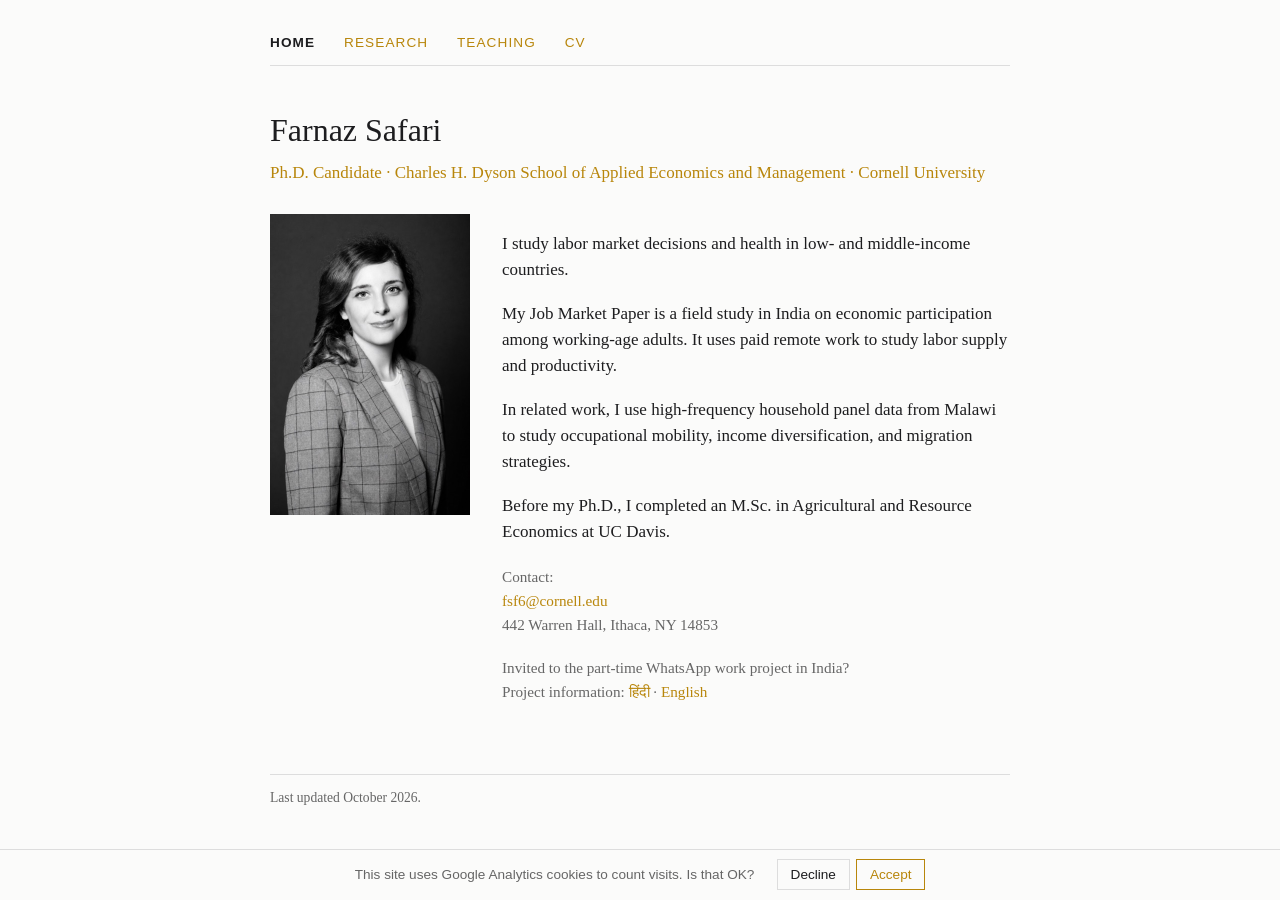
==== index.html @ 9aac0456 "Academic website Co-Authored-By: Claude Fable 5.1 <noreply@anthropic.com>" ====
<!DOCTYPE html>
<html lang="en">
<head>
  <meta charset="utf-8">
  <meta name="viewport" content="width=device-width, initial-scale=1">
  <title>Farnaz Safari · Economics, Cornell University</title>
  <meta name="description" content="Farnaz Safari is a Ph.D. candidate in Applied Economics and Management at Cornell University. Development and labor economics.">
  <link rel="stylesheet" href="assets/style.css">
  <link rel="icon" href="data:image/svg+xml,%3Csvg xmlns='http://www.w3.org/2000/svg' viewBox='0 0 32 32'%3E%3Crect width='32' height='32' fill='%231a4b8c'/%3E%3Ctext x='16' y='22' font-family='Georgia' font-size='15' fill='white' text-anchor='middle'%3EFS%3C/text%3E%3C/svg%3E">
</head>
<body>

<nav>
  <a href="index.html" class="current">Home</a>
  <a href="research.html">Research</a>
  <a href="teaching.html">Teaching</a>
  <a href="files/Safari_CV.pdf">CV</a>
</nav>

<h1>Farnaz Safari</h1>
<p class="subtitle">Ph.D. Candidate · Charles H. Dyson School of Applied Economics and Management · Cornell University</p>

<div class="home-grid">
  <img class="portrait" src="assets/farnaz-safari.jpg" alt="Portrait of Farnaz Safari">
  <div class="bio">
    <p>I study labor market decisions and health in low- and middle-income countries.</p>
    <p>My Job Market Paper is a field study in India on economic participation among working-age adults. It uses paid remote work to study labor supply and productivity.</p>
    <p>In related work, I use high-frequency household panel data from Malawi to study occupational mobility, income diversification, and migration strategies.</p>
    <p>Before my Ph.D., I completed an M.Sc. in Agricultural and Resource Economics at UC Davis.</p>

    <p class="contact">
      Contact:<br>
      <a href="mailto:fsf6@cornell.edu">fsf6@cornell.edu</a><br>
      442 Warren Hall, Ithaca, NY 14853
    </p>

    <p class="contact">
      Invited to the part-time WhatsApp work project in India?<br>
      Project information: <a href="gigwork/index.html">हिंदी</a> · <a href="gigwork/en.html">English</a>
    </p>
  </div>
</div>

<footer>
  Last updated October 2026.
</footer>


<!-- Visitor analytics (GoatCounter): countries, referrers, pages. No cookies. Dashboard: https://farnazsafari.goatcounter.com -->
<script data-goatcounter="https://farnazsafari.goatcounter.com/count" async src="//gc.zgo.at/count.js"></script>
<!-- Google Analytics, loaded only after the visitor accepts the banner (see assets/analytics.js) -->
<script src="assets/analytics.js" defer></script>
</body>
</html>
---- assets/style.css ----
/* Farnaz Safari — academic website
   Single-column layout in the style of hand-coded economist sites
   (Jayachandran / Rao pattern): narrow measure, serif type, navy links. */

:root {
  --text: #1d1d1f;
  --muted: #666666;
  --link: #b8860b;
  --rule: #dddddd;
}

* { box-sizing: border-box; }

body {
  font-family: Charter, Georgia, "Times New Roman", serif;
  font-size: 17px;
  line-height: 1.55;
  color: var(--text);
  background: #fbfbfa;
  max-width: 780px;
  margin: 0 auto;
  padding: 2rem 1.25rem 4rem;
}

a { color: var(--link); text-decoration: none; }
a:hover { text-decoration: underline; }

/* --- Navigation --- */
nav {
  font-family: Helvetica, Arial, sans-serif;
  font-size: 0.85rem;
  letter-spacing: 0.08em;
  text-transform: uppercase;
  margin-bottom: 2.5rem;
  border-bottom: 1px solid var(--rule);
  padding-bottom: 0.75rem;
}
nav a { margin-right: 1.5rem; color: var(--link); }
nav a.current { color: var(--text); font-weight: bold; }

/* --- Headings --- */
h1 {
  font-size: 2rem;
  font-weight: normal;
  margin: 0 0 0.25rem;
}
.subtitle {
  color: var(--link);
  margin: 0 0 1.75rem;
}
h2 {
  font-size: 1.2rem;
  margin: 2.5rem 0 1rem;
  padding-bottom: 0.3rem;
  border-bottom: 1px solid var(--rule);
  font-weight: bold;
}
h2:first-of-type { margin-top: 0; }

/* --- Home page layout --- */
.home-grid {
  display: flex;
  gap: 2rem;
  align-items: flex-start;
}
.home-grid .bio { flex: 1; }
.portrait {
  width: 200px;
  max-width: 100%;
  height: auto;
  flex-shrink: 0;
}
@media (max-width: 640px) {
  .home-grid { flex-direction: column; }
  .portrait { width: 160px; }
}

.contact {
  margin-top: 1.25rem;
  font-size: 0.95rem;
  color: var(--muted);
}
.contact a { white-space: nowrap; }

.market-notice {
  margin-top: 1.25rem;
  padding: 0.6rem 0.9rem;
  border-left: 3px solid var(--link);
  background: #f5f7fa;
  font-size: 0.95rem;
}

/* --- References grid --- */
.refs {
  display: grid;
  grid-template-columns: 1fr 1fr;
  gap: 1.25rem 2rem;
  font-size: 0.95rem;
}
@media (max-width: 560px) { .refs { grid-template-columns: 1fr; } }
.refs .name { font-weight: bold; }
.refs .role { color: var(--muted); }

/* --- Paper entries --- */
.paper { margin-bottom: 1.9rem; }
.paper .title { font-weight: bold; }
.paper .coauthors { display: block; }
.paper .status {
  display: block;
  font-style: italic;
  color: var(--muted);
  font-size: 0.95rem;
}
.paper .links {
  display: block;
  font-size: 0.95rem;
  margin-top: 0.15rem;
}
.paper .links a { margin-right: 0.9rem; }

.abstract-inline {
  margin-top: 0.6rem;
  font-size: 0.97rem;
}
.abstract-inline p { margin: 0 0 0.6rem; }

details { margin-top: 0.35rem; font-size: 0.97rem; }
details summary {
  cursor: pointer;
  color: var(--link);
  font-size: 0.9rem;
  font-family: Helvetica, Arial, sans-serif;
}
details[open] summary { margin-bottom: 0.4rem; }
details p { margin: 0 0 0.6rem; }

/* --- Teaching lists --- */
.teach-item { margin-bottom: 1.1rem; }
.teach-item .course { font-weight: bold; }
.teach-item .detail { color: var(--muted); font-size: 0.95rem; display: block; }

/* --- Footer --- */
footer {
  margin-top: 3.5rem;
  padding-top: 0.75rem;
  border-top: 1px solid var(--rule);
  font-size: 0.85rem;
  color: var(--muted);
}

/* --- Analytics consent banner --- */
.consent {
  position: fixed;
  left: 0;
  right: 0;
  bottom: 0;
  display: flex;
  flex-wrap: wrap;
  gap: 0.5rem 1rem;
  align-items: center;
  justify-content: center;
  padding: 0.6rem 1rem;
  background: #fbfbfa;
  border-top: 1px solid var(--rule);
  font-family: Helvetica, Arial, sans-serif;
  font-size: 0.85rem;
  color: var(--muted);
}
.consent-buttons { white-space: nowrap; }
.consent button {
  font: inherit;
  margin-left: 0.4rem;
  padding: 0.25rem 0.8rem;
  border: 1px solid var(--rule);
  background: transparent;
  color: var(--text);
  cursor: pointer;
}
.consent button[data-choice="yes"] { border-color: var(--link); color: var(--link); }
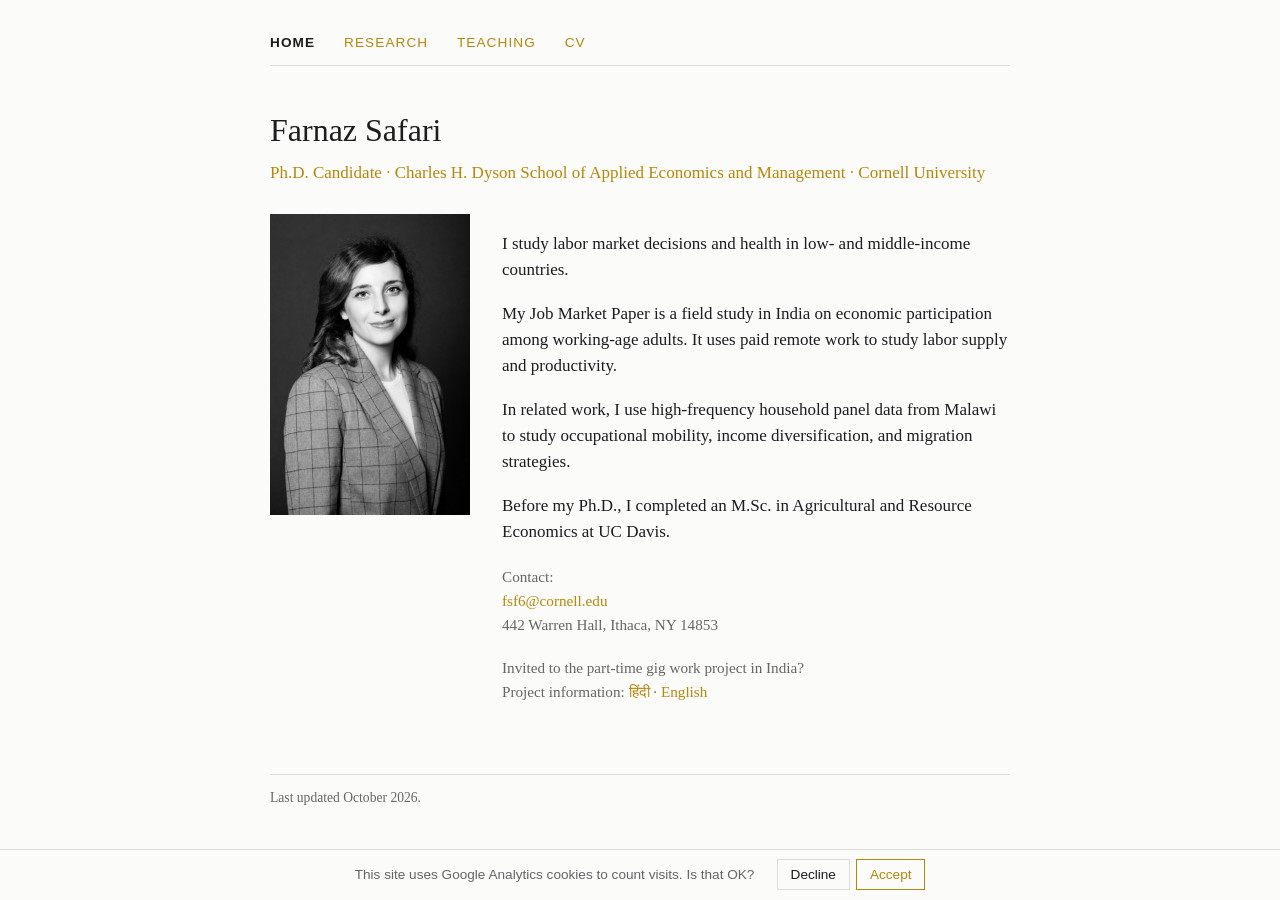
==== commit f354cb73: "Home: reword project link Co-Authored-By: Claude Fable 5.1 <noreply@anthropic.com>" ====
--- a/index.html
+++ b/index.html
@@ -35,7 +35,7 @@
     </p>
 
     <p class="contact">
-      Invited to the part-time WhatsApp work project in India?<br>
+      Invited to the part-time gig work project in India?<br>
       Project information: <a href="gigwork/index.html">हिंदी</a> · <a href="gigwork/en.html">English</a>
     </p>
   </div>
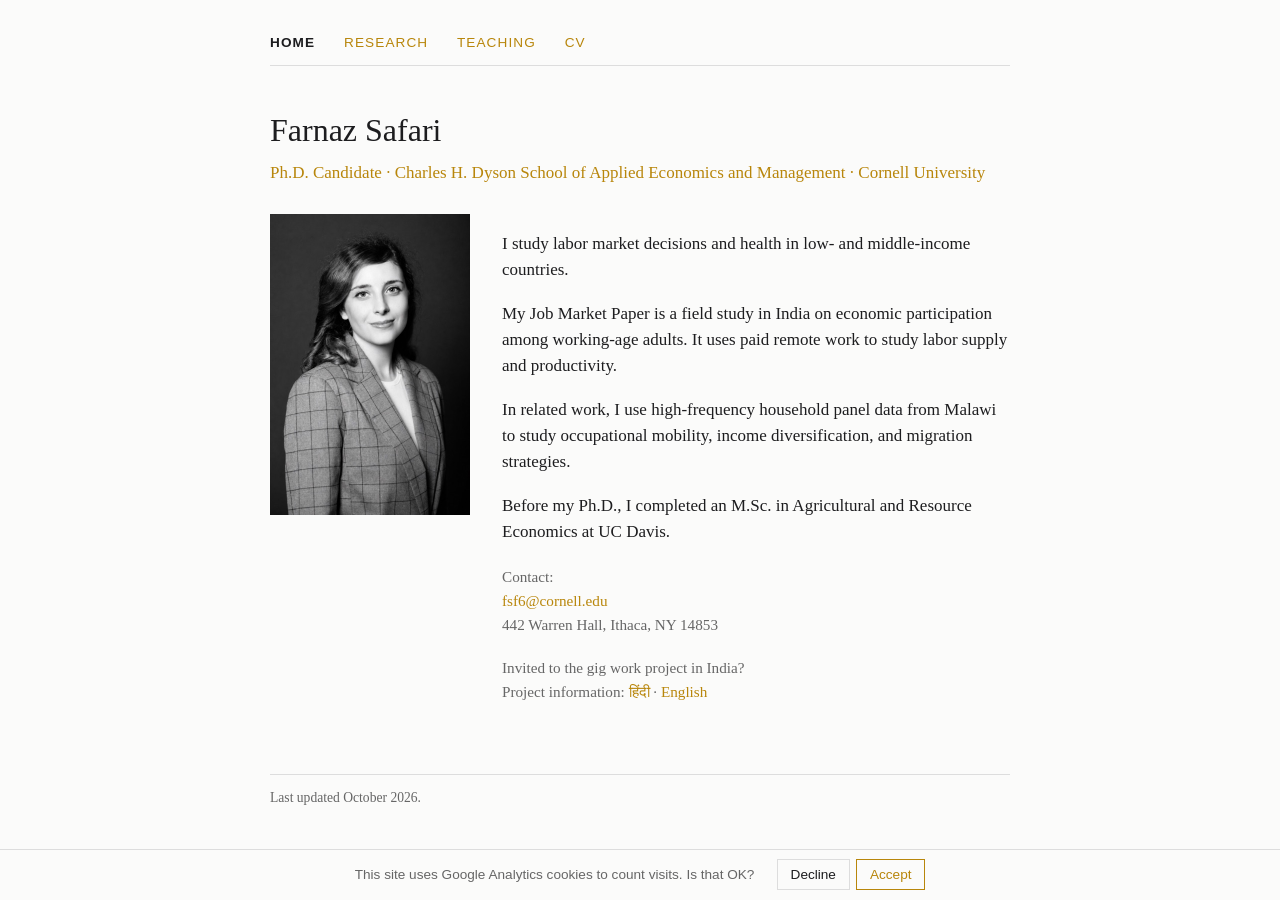
==== commit f5d147c4: "Home: reword project link Co-Authored-By: Claude Fable 5.1 <noreply@anthropic.com>" ====
--- a/index.html
+++ b/index.html
@@ -35,7 +35,7 @@
     </p>
 
     <p class="contact">
-      Invited to the part-time gig work project in India?<br>
+      Invited to the gig work project in India?<br>
       Project information: <a href="gigwork/index.html">हिंदी</a> · <a href="gigwork/en.html">English</a>
     </p>
   </div>
